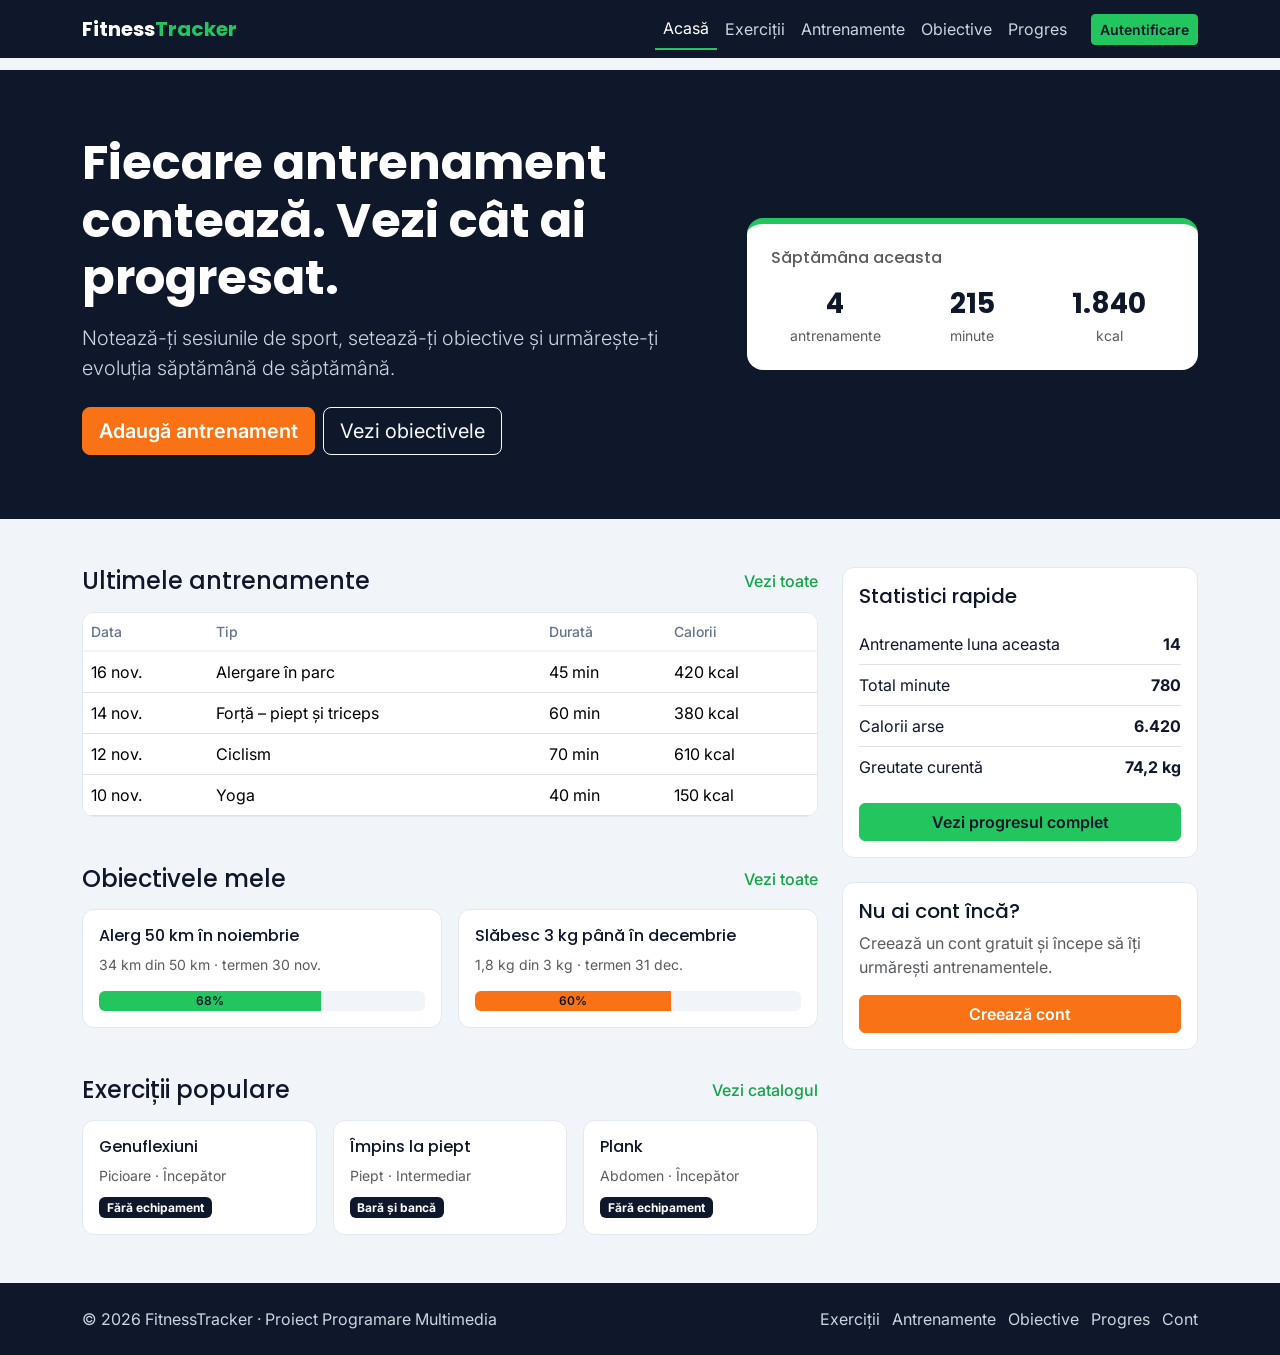
==== index.html @ dd470c58 "Adaugă pagina principală cu meniu, hero și secțiuni" ====
<!DOCTYPE html>
<html lang="ro">
<head>
  <meta charset="UTF-8">
  <meta name="viewport" content="width=device-width, initial-scale=1">
  <title>FitnessTracker – Acasă</title>
  <meta name="description" content="FitnessTracker: monitorizează-ți antrenamentele, obiectivele și progresul.">

  <link rel="preconnect" href="https://fonts.googleapis.com">
  <link rel="preconnect" href="https://fonts.gstatic.com" crossorigin>
  <link href="https://fonts.googleapis.com/css2?family=Inter:wght@400;500;600&family=Poppins:wght@500;600;700&display=swap" rel="stylesheet">
  <link href="https://cdn.jsdelivr.net/npm/bootstrap@5.3.3/dist/css/bootstrap.min.css" rel="stylesheet">
  <link href="css/style.css" rel="stylesheet">
</head>
<body>

  <!-- ANTET + MENIU -->
  <header>
    <nav class="navbar navbar-expand-lg navbar-dark bg-navy fixed-top">
      <div class="container">
        <a class="navbar-brand fw-bold" href="index.html">Fitness<span class="text-green">Tracker</span></a>
        <button class="navbar-toggler" type="button" data-bs-toggle="collapse" data-bs-target="#meniu"
                aria-controls="meniu" aria-expanded="false" aria-label="Deschide meniul">
          <span class="navbar-toggler-icon"></span>
        </button>
        <div class="collapse navbar-collapse" id="meniu">
          <ul class="navbar-nav ms-auto mb-2 mb-lg-0 align-items-lg-center">
            <li class="nav-item"><a class="nav-link active" aria-current="page" href="index.html">Acasă</a></li>
            <li class="nav-item"><a class="nav-link" href="exercitii.html">Exerciții</a></li>
            <li class="nav-item"><a class="nav-link" href="antrenamente.html">Antrenamente</a></li>
            <li class="nav-item"><a class="nav-link" href="obiective.html">Obiective</a></li>
            <li class="nav-item"><a class="nav-link" href="progres.html">Progres</a></li>
            <li class="nav-item ms-lg-3"><a class="btn btn-green btn-sm" href="cont.html">Autentificare</a></li>
          </ul>
        </div>
      </div>
    </nav>
  </header>

  <main>

    <!-- HERO -->
    <section class="hero">
      <div class="container">
        <div class="row align-items-center g-4">
          <div class="col-lg-7">
            <h1 class="display-5 fw-bold text-white">Fiecare antrenament contează. Vezi cât ai progresat.</h1>
            <p class="lead text-light-soft mt-3">Notează-ți sesiunile de sport, setează-ți obiective și urmărește-ți evoluția săptămână de săptămână.</p>
            <div class="d-flex flex-wrap gap-2 mt-4">
              <a href="antrenamente.html" class="btn btn-orange btn-lg">Adaugă antrenament</a>
              <a href="obiective.html" class="btn btn-outline-light btn-lg">Vezi obiectivele</a>
            </div>
          </div>
          <div class="col-lg-5">
            <div class="hero-card">
              <h2 class="h6 text-muted mb-3">Săptămâna aceasta</h2>
              <div class="row text-center g-2">
                <div class="col-4"><p class="stat-num mb-0">4</p><p class="small text-muted mb-0">antrenamente</p></div>
                <div class="col-4"><p class="stat-num mb-0">215</p><p class="small text-muted mb-0">minute</p></div>
                <div class="col-4"><p class="stat-num mb-0">1.840</p><p class="small text-muted mb-0">kcal</p></div>
              </div>
            </div>
          </div>
        </div>
      </div>
    </section>

    <div class="container py-5">
      <div class="row g-4">

        <!-- ZONA PRINCIPALĂ -->
        <div class="col-lg-8">

          <!-- Modul: Antrenamente -->
          <section class="mb-5" aria-labelledby="titlu-antrenamente">
            <div class="d-flex justify-content-between align-items-center mb-3">
              <h2 id="titlu-antrenamente" class="h4 mb-0">Ultimele antrenamente</h2>
              <a href="antrenamente.html" class="link-green">Vezi toate</a>
            </div>
            <div class="table-responsive card-box">
              <table class="table align-middle mb-0">
                <thead>
                  <tr><th>Data</th><th>Tip</th><th>Durată</th><th>Calorii</th></tr>
                </thead>
                <tbody>
                  <tr><td>16 nov.</td><td>Alergare în parc</td><td>45 min</td><td>420 kcal</td></tr>
                  <tr><td>14 nov.</td><td>Forță – piept și triceps</td><td>60 min</td><td>380 kcal</td></tr>
                  <tr><td>12 nov.</td><td>Ciclism</td><td>70 min</td><td>610 kcal</td></tr>
                  <tr><td>10 nov.</td><td>Yoga</td><td>40 min</td><td>150 kcal</td></tr>
                </tbody>
              </table>
            </div>
          </section>

          <!-- Modul: Obiective -->
          <section class="mb-5" aria-labelledby="titlu-obiective">
            <div class="d-flex justify-content-between align-items-center mb-3">
              <h2 id="titlu-obiective" class="h4 mb-0">Obiectivele mele</h2>
              <a href="obiective.html" class="link-green">Vezi toate</a>
            </div>
            <div class="row g-3">
              <div class="col-md-6">
                <div class="card-box p-3 h-100">
                  <h3 class="h6">Alerg 50 km în noiembrie</h3>
                  <p class="small text-muted">34 km din 50 km · termen 30 nov.</p>
                  <div class="progress" role="progressbar" aria-label="Progres alergare" aria-valuenow="68" aria-valuemin="0" aria-valuemax="100">
                    <div class="progress-bar bg-green w-68">68%</div>
                  </div>
                </div>
              </div>
              <div class="col-md-6">
                <div class="card-box p-3 h-100">
                  <h3 class="h6">Slăbesc 3 kg până în decembrie</h3>
                  <p class="small text-muted">1,8 kg din 3 kg · termen 31 dec.</p>
                  <div class="progress" role="progressbar" aria-label="Progres greutate" aria-valuenow="60" aria-valuemin="0" aria-valuemax="100">
                    <div class="progress-bar bg-orange w-60">60%</div>
                  </div>
                </div>
              </div>
            </div>
          </section>

          <!-- Modul: Catalog exerciții -->
          <section aria-labelledby="titlu-exercitii">
            <div class="d-flex justify-content-between align-items-center mb-3">
              <h2 id="titlu-exercitii" class="h4 mb-0">Exerciții populare</h2>
              <a href="exercitii.html" class="link-green">Vezi catalogul</a>
            </div>
            <div class="row g-3">
              <div class="col-sm-6 col-md-4">
                <div class="card-box p-3 h-100">
                  <h3 class="h6">Genuflexiuni</h3>
                  <p class="small text-muted mb-2">Picioare · Începător</p>
                  <span class="badge bg-navy">Fără echipament</span>
                </div>
              </div>
              <div class="col-sm-6 col-md-4">
                <div class="card-box p-3 h-100">
                  <h3 class="h6">Împins la piept</h3>
                  <p class="small text-muted mb-2">Piept · Intermediar</p>
                  <span class="badge bg-navy">Bară și bancă</span>
                </div>
              </div>
              <div class="col-sm-12 col-md-4">
                <div class="card-box p-3 h-100">
                  <h3 class="h6">Plank</h3>
                  <p class="small text-muted mb-2">Abdomen · Începător</p>
                  <span class="badge bg-navy">Fără echipament</span>
                </div>
              </div>
            </div>
          </section>
        </div>

        <!-- BARĂ LATERALĂ -->
        <aside class="col-lg-4">
          <div class="card-box p-3 mb-4">
            <h2 class="h5">Statistici rapide</h2>
            <ul class="list-unstyled mb-0 mt-3">
              <li class="d-flex justify-content-between py-2 border-bottom"><span>Antrenamente luna aceasta</span><strong>14</strong></li>
              <li class="d-flex justify-content-between py-2 border-bottom"><span>Total minute</span><strong>780</strong></li>
              <li class="d-flex justify-content-between py-2 border-bottom"><span>Calorii arse</span><strong>6.420</strong></li>
              <li class="d-flex justify-content-between py-2"><span>Greutate curentă</span><strong>74,2 kg</strong></li>
            </ul>
            <a href="progres.html" class="btn btn-green w-100 mt-3">Vezi progresul complet</a>
          </div>
          <div class="card-box p-3">
            <h2 class="h5">Nu ai cont încă?</h2>
            <p class="text-muted">Creează un cont gratuit și începe să îți urmărești antrenamentele.</p>
            <a href="cont.html" class="btn btn-orange w-100">Creează cont</a>
          </div>
        </aside>

      </div>
    </div>
  </main>

  <!-- SUBSOL -->
  <footer class="bg-navy text-light-soft py-4">
    <div class="container">
      <div class="row gy-3 align-items-center">
        <div class="col-md-6">
          <p class="mb-0">&copy; 2026 FitnessTracker · Proiect Programare Multimedia</p>
        </div>
        <div class="col-md-6">
          <ul class="list-inline text-md-end mb-0">
            <li class="list-inline-item"><a href="exercitii.html">Exerciții</a></li>
            <li class="list-inline-item"><a href="antrenamente.html">Antrenamente</a></li>
            <li class="list-inline-item"><a href="obiective.html">Obiective</a></li>
            <li class="list-inline-item"><a href="progres.html">Progres</a></li>
            <li class="list-inline-item"><a href="cont.html">Cont</a></li>
          </ul>
        </div>
      </div>
    </div>
  </footer>

  <script src="https://cdn.jsdelivr.net/npm/bootstrap@5.3.3/dist/js/bootstrap.bundle.min.js"></script>
</body>
</html>
---- css/style.css ----
/* ==========================================================
   FitnessTracker – style.css
   Paleta: bleumarin #0F172A, verde #22C55E, portocaliu #F97316,
           gri deschis #F1F5F9, alb #FFFFFF
   Fonturi: Poppins (titluri), Inter (text)
   ========================================================== */

:root {
  --navy: #0F172A;
  --green: #22C55E;
  --green-dark: #16A34A;
  --orange: #F97316;
  --orange-dark: #EA580C;
  --gray: #F1F5F9;
  --white: #FFFFFF;
  --text-soft: #CBD5E1;
}

/* ---------- Bază ---------- */
body {
  font-family: "Inter", sans-serif;
  background-color: var(--gray);
  color: var(--navy);
  padding-top: 70px; /* spațiu pentru meniul fix */
}

h1, h2, h3, h4, h5, h6, .navbar-brand {
  font-family: "Poppins", sans-serif;
}

a:focus-visible, button:focus-visible {
  outline: 3px solid var(--orange);
  outline-offset: 2px;
}

/* ---------- Culori utilitare ---------- */
.bg-navy { background-color: var(--navy) !important; }
.bg-green { background-color: var(--green) !important; }
.bg-orange { background-color: var(--orange) !important; }
.text-green { color: var(--green); }
.text-light-soft { color: var(--text-soft); }

/* ---------- Meniu ---------- */
.navbar .nav-link { color: var(--text-soft); }
.navbar .nav-link:hover,
.navbar .nav-link.active { color: var(--white); }
.navbar .nav-link.active { border-bottom: 2px solid var(--green); }

/* ---------- Butoane ---------- */
.btn-green {
  background-color: var(--green);
  border-color: var(--green);
  color: var(--navy);
  font-weight: 600;
}
.btn-green:hover {
  background-color: var(--green-dark);
  border-color: var(--green-dark);
  color: var(--white);
}
.btn-orange {
  background-color: var(--orange);
  border-color: var(--orange);
  color: var(--white);
  font-weight: 600;
}
.btn-orange:hover {
  background-color: var(--orange-dark);
  border-color: var(--orange-dark);
  color: var(--white);
}
.link-green {
  color: var(--green-dark);
  font-weight: 500;
  text-decoration: none;
}
.link-green:hover { text-decoration: underline; }

/* ---------- Hero ---------- */
.hero {
  background-color: var(--navy);
  padding: 4rem 0;
}
.hero-card {
  background-color: var(--white);
  border-radius: 1rem;
  padding: 1.5rem;
  border-top: 6px solid var(--green);
}
.stat-num {
  font-family: "Poppins", sans-serif;
  font-size: 1.75rem;
  font-weight: 700;
  color: var(--navy);
}

/* ---------- Carduri și tabel ---------- */
.card-box {
  background-color: var(--white);
  border-radius: 0.75rem;
  border: 1px solid #E2E8F0;
}
.card-box .table thead th {
  background-color: var(--white);
  color: #64748B;
  font-weight: 500;
  font-size: 0.875rem;
  border-bottom: 2px solid var(--gray);
}

/* ---------- Bare de progres (fără stiluri inline) ---------- */
.w-68 { width: 68%; }
.w-60 { width: 60%; }
.progress { height: 1.25rem; background-color: var(--gray); }
.progress-bar { font-size: 0.75rem; font-weight: 600; color: var(--navy); }

/* ---------- Subsol ---------- */
footer a {
  color: var(--text-soft);
  text-decoration: none;
}
footer a:hover { color: var(--green); }

/* ---------- Responsive (telefon) ---------- */
@media (max-width: 575.98px) {
  .hero { padding: 2.5rem 0; }
  .hero h1 { font-size: 1.75rem; }
  .hero .btn-lg { width: 100%; }
}

/* Lățimi suplimentare pentru barele de progres */
.w-67 { width: 67%; }
.w-70 { width: 70%; }
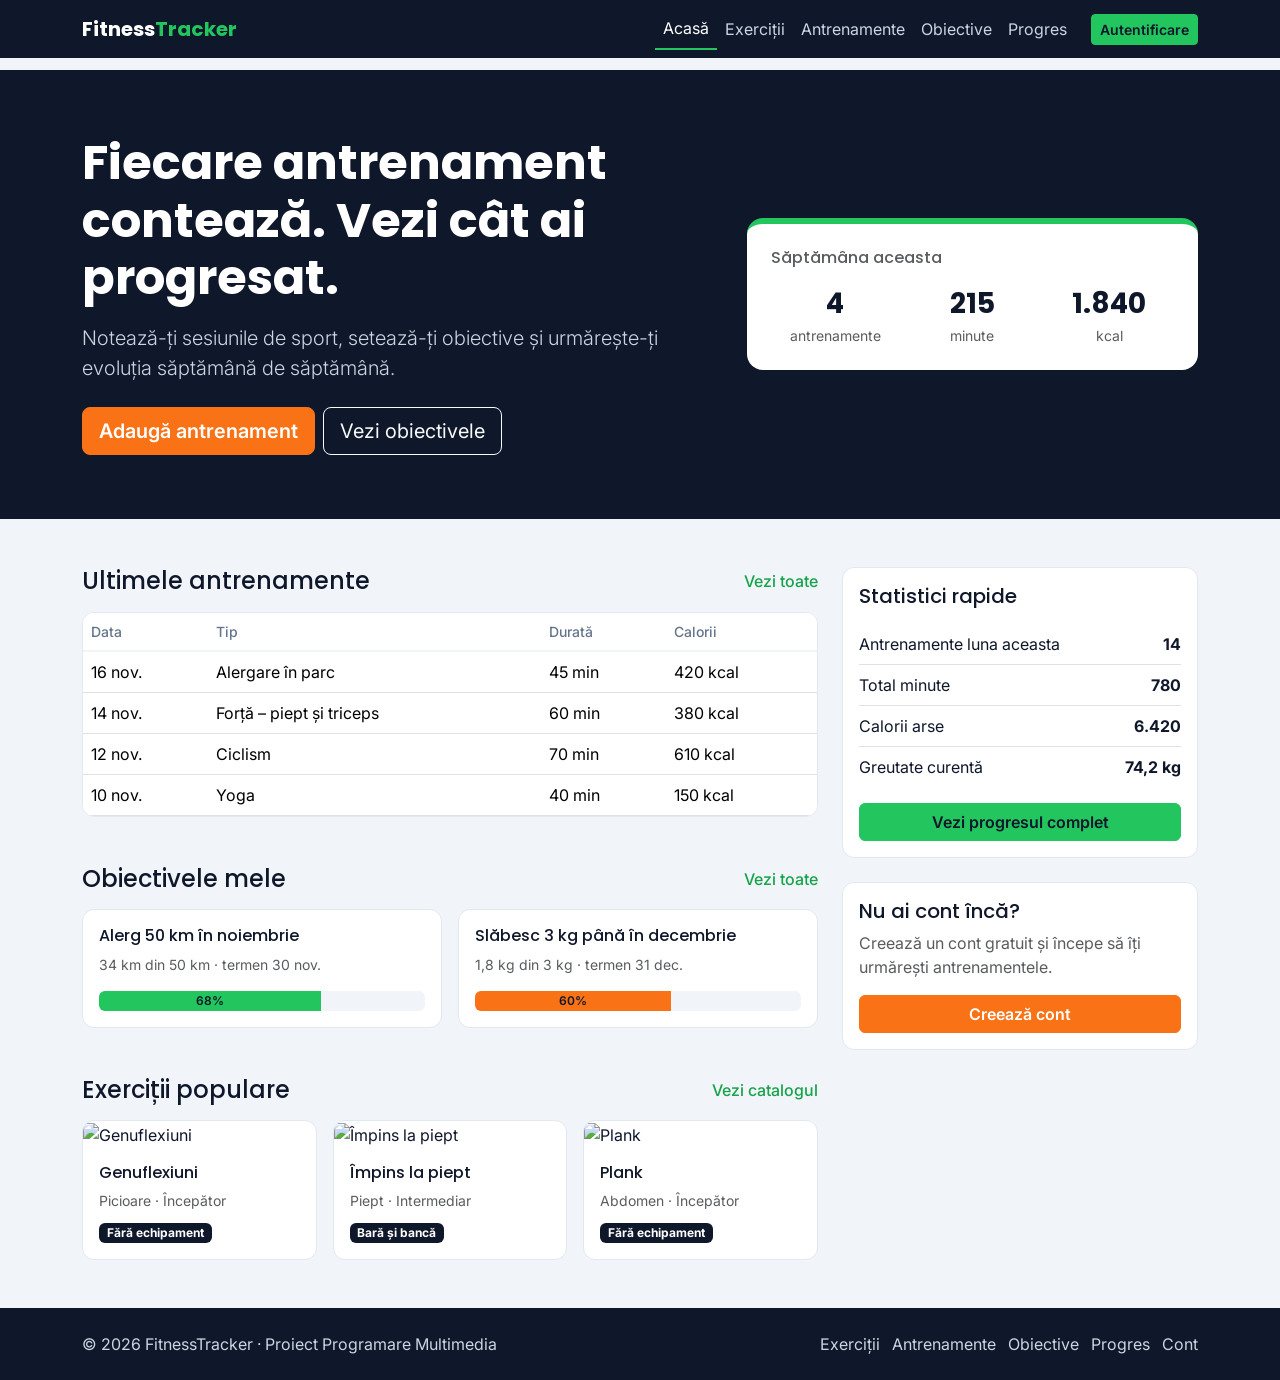
==== commit ce864474: "Refactor card-box classes for better layout" ====
--- a/index.html
+++ b/index.html
@@ -128,24 +128,33 @@
             </div>
             <div class="row g-3">
               <div class="col-sm-6 col-md-4">
-                <div class="card-box p-3 h-100">
+                <div class="card-box h-100 overflow-hidden">
+                  <img src="images/genuflexiuni.jpg" class="ex-img" alt="Genuflexiuni" loading="lazy">
+                  <div class="p-3">
                   <h3 class="h6">Genuflexiuni</h3>
                   <p class="small text-muted mb-2">Picioare · Începător</p>
                   <span class="badge bg-navy">Fără echipament</span>
                 </div>
+                </div>
               </div>
               <div class="col-sm-6 col-md-4">
-                <div class="card-box p-3 h-100">
+                <div class="card-box h-100 overflow-hidden">
+                  <img src="images/impins-piept.jpg" class="ex-img" alt="Împins la piept" loading="lazy">
+                  <div class="p-3">
                   <h3 class="h6">Împins la piept</h3>
                   <p class="small text-muted mb-2">Piept · Intermediar</p>
                   <span class="badge bg-navy">Bară și bancă</span>
                 </div>
+                </div>
               </div>
               <div class="col-sm-12 col-md-4">
-                <div class="card-box p-3 h-100">
+                <div class="card-box h-100 overflow-hidden">
+                  <img src="images/plank.jpg" class="ex-img" alt="Plank" loading="lazy">
+                  <div class="p-3">
                   <h3 class="h6">Plank</h3>
                   <p class="small text-muted mb-2">Abdomen · Începător</p>
                   <span class="badge bg-navy">Fără echipament</span>
+                </div>
                 </div>
               </div>
             </div>
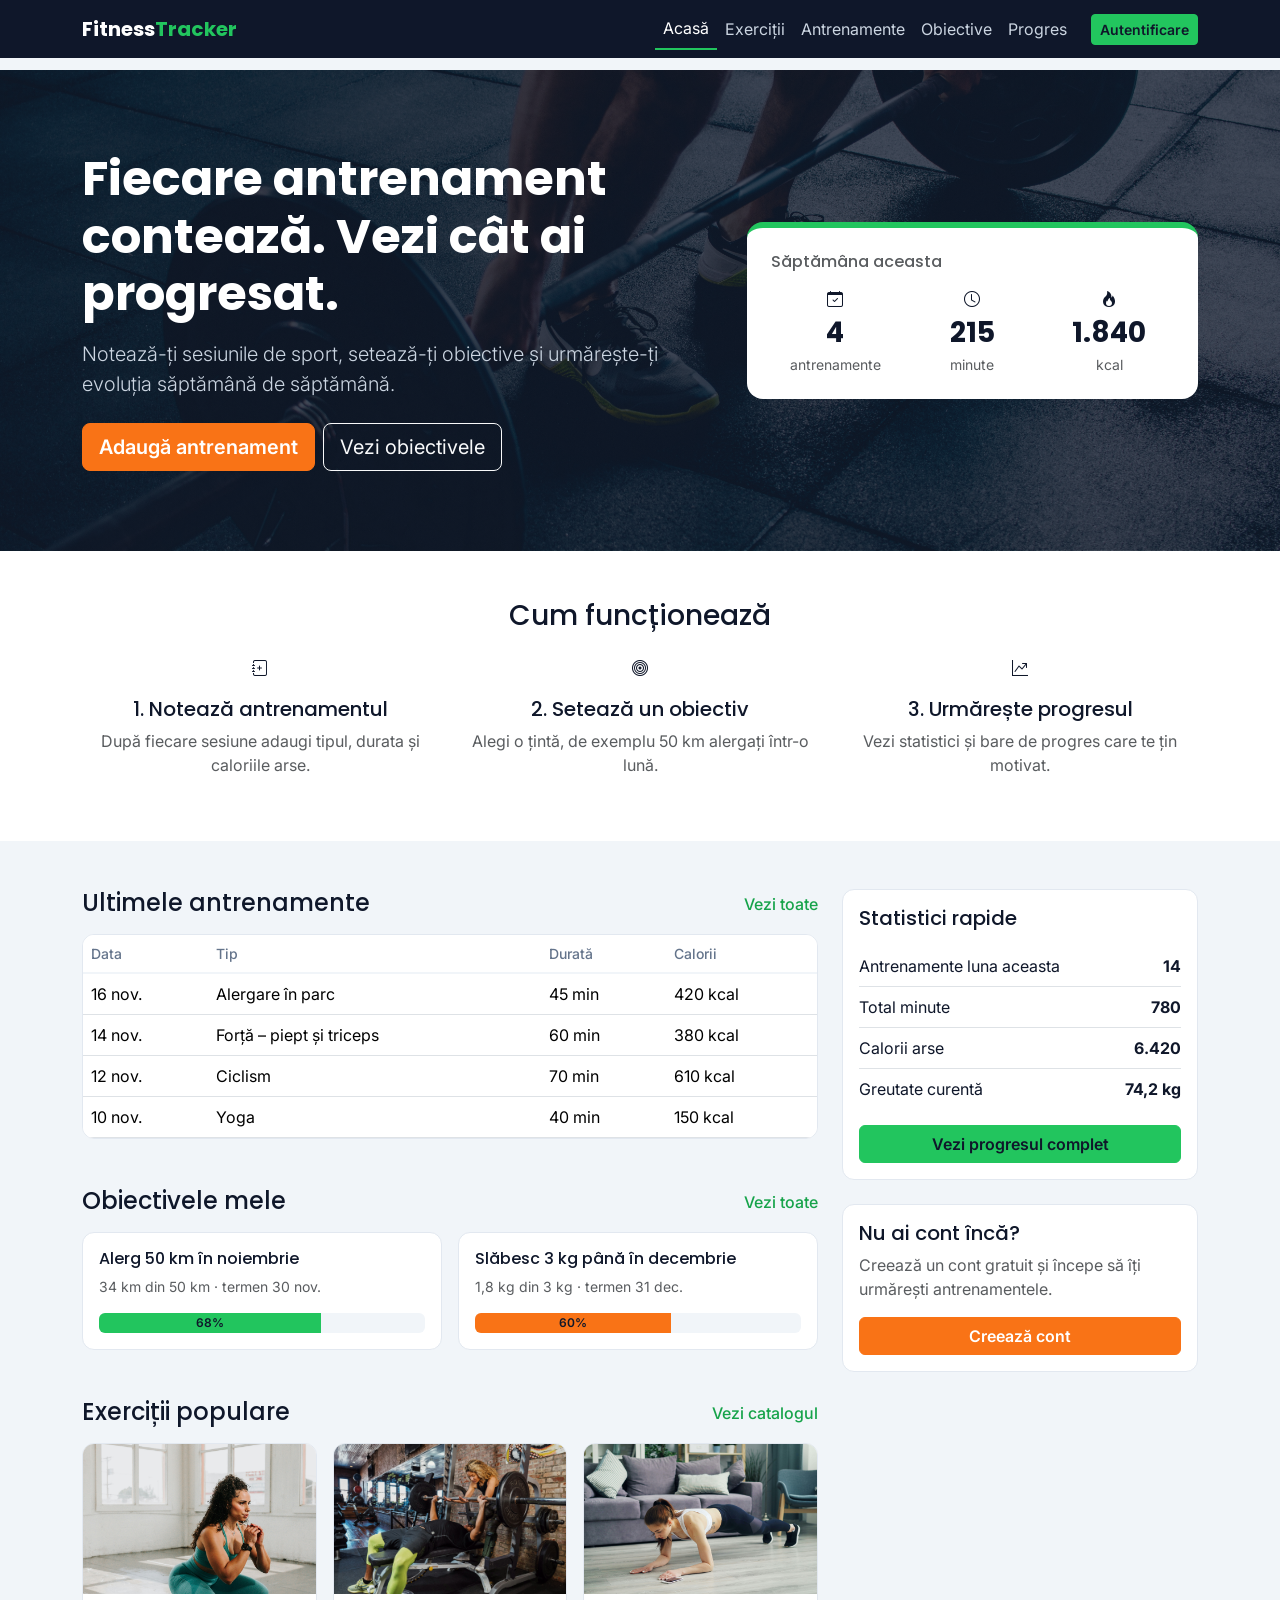
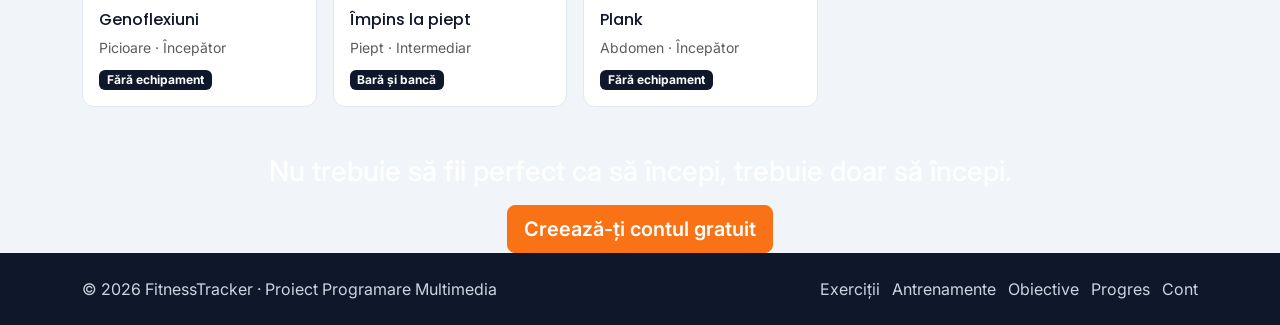
==== commit 2a8908f0: "Add Bootstrap Icons and update HTML structure" ====
--- a/index.html
+++ b/index.html
@@ -10,6 +10,8 @@
   <link rel="preconnect" href="https://fonts.gstatic.com" crossorigin>
   <link href="https://fonts.googleapis.com/css2?family=Inter:wght@400;500;600&family=Poppins:wght@500;600;700&display=swap" rel="stylesheet">
   <link href="https://cdn.jsdelivr.net/npm/bootstrap@5.3.3/dist/css/bootstrap.min.css" rel="stylesheet">
+  <link href="https://cdn.jsdelivr.net/npm/bootstrap-icons@1.11.3/font/bootstrap-icons.min.css" rel="stylesheet">
+  <link rel="icon" href="data:image/svg+xml,%3Csvg xmlns='http://www.w3.org/2000/svg' viewBox='0 0 100 100'%3E%3Ctext y='.9em' font-size='90'%3E💪%3C/text%3E%3C/svg%3E">
   <link href="css/style.css" rel="stylesheet">
 </head>
 <body>
@@ -55,11 +57,34 @@
             <div class="hero-card">
               <h2 class="h6 text-muted mb-3">Săptămâna aceasta</h2>
               <div class="row text-center g-2">
-                <div class="col-4"><p class="stat-num mb-0">4</p><p class="small text-muted mb-0">antrenamente</p></div>
-                <div class="col-4"><p class="stat-num mb-0">215</p><p class="small text-muted mb-0">minute</p></div>
-                <div class="col-4"><p class="stat-num mb-0">1.840</p><p class="small text-muted mb-0">kcal</p></div>
-              </div>
-            </div>
+                <div class="col-4"><i class="bi bi-calendar-check stat-icon" aria-hidden="true"></i><p class="stat-num mb-0">4</p><p class="small text-muted mb-0">antrenamente</p></div>
+                <div class="col-4"><i class="bi bi-clock stat-icon" aria-hidden="true"></i><p class="stat-num mb-0">215</p><p class="small text-muted mb-0">minute</p></div>
+                <div class="col-4"><i class="bi bi-fire stat-icon" aria-hidden="true"></i><p class="stat-num mb-0">1.840</p><p class="small text-muted mb-0">kcal</p></div>
+              </div>
+            </div>
+          </div>
+        </div>
+      </div>
+    </section>
+
+    <section class="bg-white py-5" aria-labelledby="titlu-cum">
+      <div class="container">
+        <h2 id="titlu-cum" class="h3 text-center mb-4">Cum funcționează</h2>
+        <div class="row g-4">
+          <div class="col-md-4 text-center">
+            <div class="step-icon"><i class="bi bi-journal-plus" aria-hidden="true"></i></div>
+            <h3 class="h5 mt-3">1. Notează antrenamentul</h3>
+            <p class="text-muted">După fiecare sesiune adaugi tipul, durata și caloriile arse.</p>
+          </div>
+          <div class="col-md-4 text-center">
+            <div class="step-icon"><i class="bi bi-bullseye" aria-hidden="true"></i></div>
+            <h3 class="h5 mt-3">2. Setează un obiectiv</h3>
+            <p class="text-muted">Alegi o țintă, de exemplu 50 km alergați într-o lună.</p>
+          </div>
+          <div class="col-md-4 text-center">
+            <div class="step-icon"><i class="bi bi-graph-up-arrow" aria-hidden="true"></i></div>
+            <h3 class="h5 mt-3">3. Urmărește progresul</h3>
+            <p class="text-muted">Vezi statistici și bare de progres care te țin motivat.</p>
           </div>
         </div>
       </div>
@@ -129,9 +154,9 @@
             <div class="row g-3">
               <div class="col-sm-6 col-md-4">
                 <div class="card-box h-100 overflow-hidden">
-                  <img src="images/genuflexiuni.jpg" class="ex-img" alt="Genuflexiuni" loading="lazy">
+                  <img src="images/genoflexiuni.jpg" class="ex-img" alt="Genuflexiuni" loading="lazy">
                   <div class="p-3">
-                  <h3 class="h6">Genuflexiuni</h3>
+                  <h3 class="h6">Genoflexiuni</h3>
                   <p class="small text-muted mb-2">Picioare · Începător</p>
                   <span class="badge bg-navy">Fără echipament</span>
                 </div>
@@ -182,6 +207,12 @@
 
       </div>
     </div>
+    <section class="cta-band text-center">
+      <div class="container">
+        <p class="h3 text-white mb-3">Nu trebuie să fii perfect ca să începi, trebuie doar să începi.</p>
+        <a href="cont.html" class="btn btn-orange btn-lg">Creează-ți contul gratuit</a>
+      </div>
+    </section>
   </main>
 
   <!-- SUBSOL -->
--- a/css/style.css
+++ b/css/style.css
@@ -79,7 +79,11 @@
 /* ---------- Hero ---------- */
 .hero {
   background-color: var(--navy);
-  padding: 4rem 0;
+  background-image: linear-gradient(rgba(15, 23, 42, 0.78), rgba(15, 23, 42, 0.78)),
+                    url("../images/hero.jpg");
+  background-size: cover;
+  background-position: center;
+  padding: 5rem 0;
 }
 .hero-card {
   background-color: var(--white);
@@ -131,3 +135,12 @@
 /* Lățimi suplimentare pentru barele de progres */
 .w-67 { width: 67%; }
 .w-70 { width: 70%; }
+
+/* ---------- Imagini ---------- */
+.ex-img {
+  display: block;
+  width: 100%;
+  height: 150px;
+  object-fit: cover;
+  background-color: var(--gray);
+}
